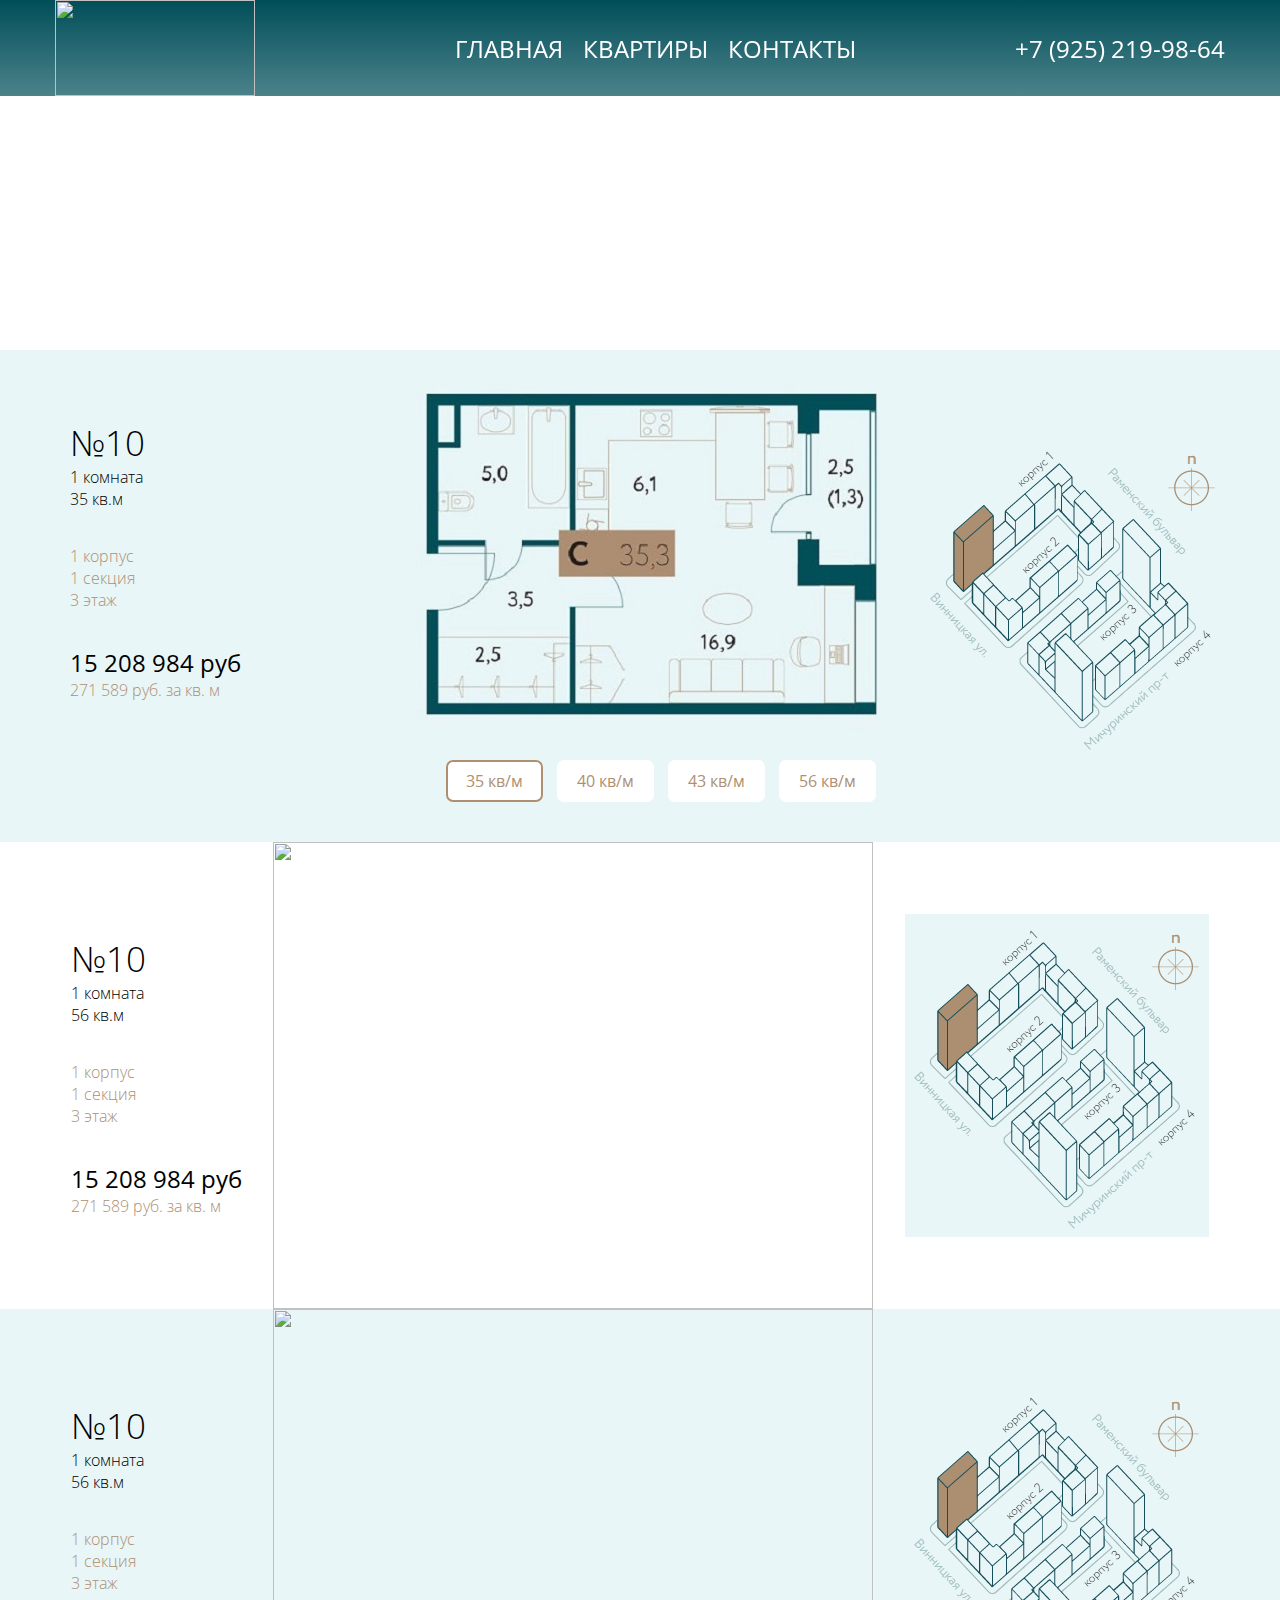
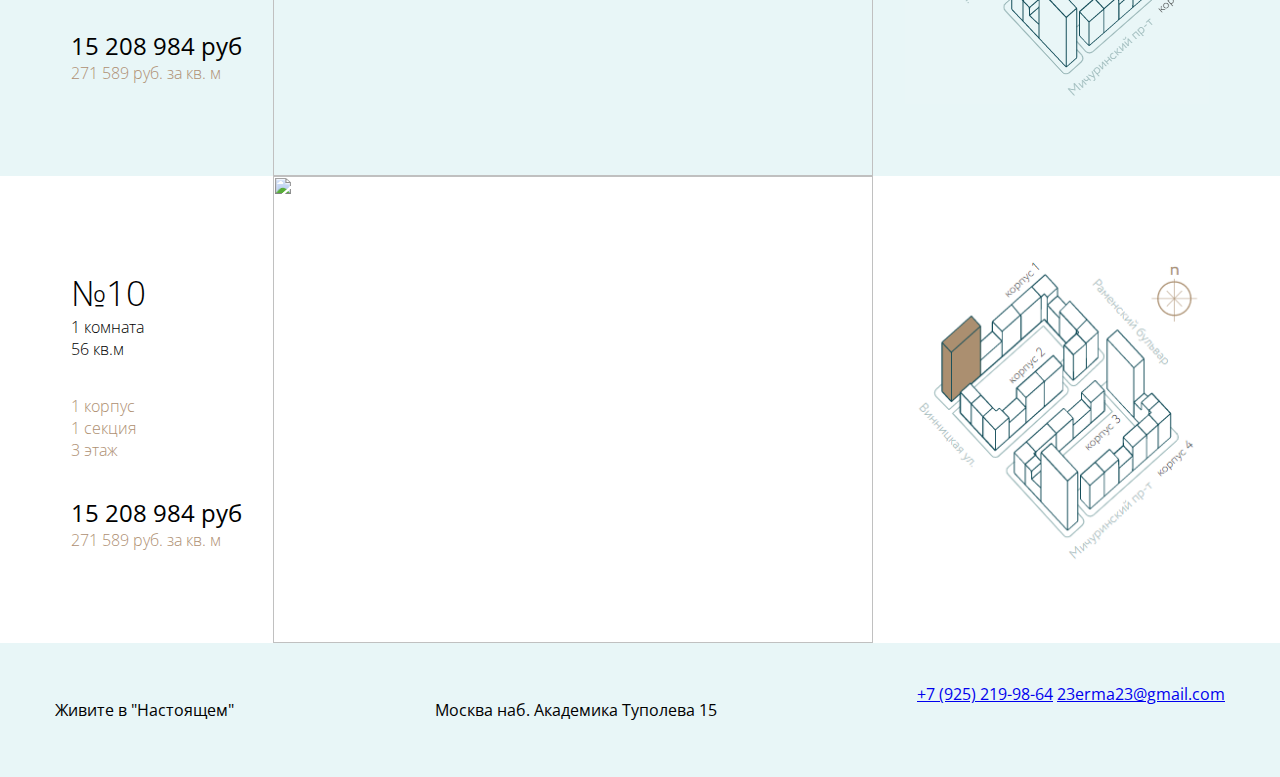
==== index.html @ a32ff883 "5" ====
<!DOCTYPE html>
<html lang="ru">
    <head>
        <meta charset="utf-8">
        <title>Flats</title>
        <link href="https://fonts.googleapis.com/css2?family=Open+Sans:wght@300;400;700&family=Quicksand:wght@300;400;700&display=swap" rel="stylesheet">
        <link rel="stylesheet" href="css/normalize.css">
        <link rel="stylesheet" href="css/style.css">
    </head>
    <body>
    <header class="header">
        <div class="nav-container">
            <div class="nav-wrapper">
                <a class="logo" href="index.html">
                    <img src="img/logo.png" width="200" height="96">
                </a>
                <nav class="header-nav">
                    <ul class="header-nav-item">
                        <li><a href="index.html">Главная</a></li>
                        <li><a href="flats.html">Квартиры</a></li>
                        <li><a href="contacts.html">Контакты</a></li>
                    </ul>
                </nav>
                <a class="telephone" href="tel:+79252199864" aria-label="Номер телефона +79252199864">+7 (925) 219-98-64</a>
            </div>
        </div>
    </header>
    <main>
        <div class="room-wrapper">
            <section class="room one-room">
                <div class="choice-scheme">
                    <input class="choice-1" id="choice-1" type="radio" name="choice" checked>
                    <input class="choice-2" id="choice-2" type="radio" name="choice">
                    <input class="choice-3" id="choice-3" type="radio" name="choice">
                    <input class="choice-4" id="choice-4" type="radio" name="choice">
                    <div class="option-wrap">
                        <div class="option-1">
                            <div class="room-title">
                                <h2 class="namber">№10</h2>
                                <p class="namber-article">1 комната<br/>35 кв.м</p>
                                <p class="room-article">1 корпус<br/>1 секция<br/>3 этаж</p>
                                <p class="price">15 208 984 руб</p>
                                <p class="price-meter">271 589 руб. за кв. м</p>
                            </div>
                            <img src="img/1k35.jpg" width="539" height="420" alt="#">
                        </div>
                        <div class="option-2">
                            <div class="room-title">
                                <h2 class="namber">№12</h2>
                                <p class="namber-article">1 комната<br/>40 кв.м</p>
                                <p class="room-article">2 корпус<br/>2 секция<br/>4 этаж</p>
                                <p class="price">19 208 984 руб</p>
                                <p class="price-meter">271 589 руб. за кв. м</p>
                            </div>
                            <img src="img/1k40.jpg" width="446" height="420" alt="#">
                        </div>
                        <div class="option-3">
                            <div class="room-title">
                                <h2 class="namber">№10</h2>
                                <p class="namber-article">1 комната<br/>35 кв.м</p>
                                <p class="room-article">1 корпус<br/>1 секция<br/>3 этаж</p>
                                <p class="price">15 208 984 руб</p>
                                <p class="price-meter">271 589 руб. за кв. м</p>
                            </div>
                            <img src="img/1k43.jpg" width="444" height="420" alt="#">
                        </div>
                        <div class="option-4">
                            <div class="room-title">
                                <h2 class="namber">№10</h2>
                                <p class="namber-article">1 комната<br/>35 кв.м</p>
                                <p class="room-article">1 корпус<br/>1 секция<br/>3 этаж</p>
                                <p class="price">15 208 984 руб</p>
                                <p class="price-meter">271 589 руб. за кв. м</p>
                            </div>
                            <img src="img/1k56.jpg" width="509" height="420" alt="#">
                        </div>
                    </div>
                    <div class="choice-button">
                        <label class="k35" for="choice-1">35 кв/м</label>
                        <label class="k40" for="choice-2">40 кв/м</label>
                        <label class="k43" for="choice-3">43 кв/м</label>
                        <label class="k56" for="choice-4">56 кв/м</label>
                    </div>
                </div>
                <img src="img/miniplan.png" width="304" height="323">
            </section>
        </div>
        <section class="room two-room">
            <div class="room-title">
                <h2 class="namber">№10</h2>
                <p class="namber-article">1 комната<br/>56 кв.м</p>
                <p class="room-article">1 корпус<br/>1 секция<br/>3 этаж</p>
                <p class="price">15 208 984 руб</p>
                <p class="price-meter">271 589 руб. за кв. м</p>
            </div>
            <img src="img/35m-2fl.jpg" width="600" height="467">
            <img src="img/miniplan.png" width="304" height="323">
        </section>
        <div class="room-wrapper">
            <section class="room three-room">
                <div class="room-title">
                    <h2 class="namber">№10</h2>
                    <p class="namber-article">1 комната<br/>56 кв.м</p>
                    <p class="room-article">1 корпус<br/>1 секция<br/>3 этаж</p>
                    <p class="price">15 208 984 руб</p>
                    <p class="price-meter">271 589 руб. за кв. м</p>
                </div>
                <img src="img/35m-2fl.jpg" width="600" height="467">
                <img src="img/miniplan.png" width="304" height="323">
            </section>
        </div>
        <section class="room four-room">
            <div class="room-title">
                <h2 class="namber">№10</h2>
                <p class="namber-article">1 комната<br/>56 кв.м</p>
                <p class="room-article">1 корпус<br/>1 секция<br/>3 этаж</p>
                <p class="price">15 208 984 руб</p>
                <p class="price-meter">271 589 руб. за кв. м</p>
            </div>
            <img src="img/35m-2flw.jpg" width="600" height="467">
            <img src="img/miniplanwhite.png" width="304" height="323">
        </section>
    </main>
    <footer class="footer">
        <div class="container">
            <div class="title">
                <p>Живите в "Настоящем"</p>
            </div>
            <div class="contacts">
                <p>Москва наб. Академика Туполева 15</p>
            </div>
            <div>
                <a href="tel:+79252199864"  aria-label="Номер телефона">+7 (925) 219-98-64</a>
                <a href="23erma23@gmail.com" aria-label="Обратная связь">23erma23@gmail.com</a>
            </div>
        </div>
    </footer>
    <section class="modal modal-map" id="modal-map">
        <iframe src="https://www.google.com/maps/embed?pb=!1m18!1m12!1m3!1d1454.6358865648829!2d30.321946834509824!3d59.938741228042254!2m3!1f0!2f0!3f0!3m2!1i1024!2i768!4f13.1!3m3!1m2!1s0x4696310fca145cc1%3A0x42b32648d8238007!2z0JHQvtC70YzRiNCw0Y8g0JrQvtC90Y7RiNC10L3QvdCw0Y8g0YPQuy4sIDE5LzgsINCh0LDQvdC60YIt0J_QtdGC0LXRgNCx0YPRgNCzLCAxOTExODY!5e0!3m2!1sru!2sru!4v1593952677724!5m2!1sru!2sru" width="943" height="449" allowfullscreen title="Офис компании по адресу ул. Большая Конюшенная 19/8, Санкт-Петербург"></iframe>
        <button class="modal-close" id="modal-close" type="button" aria-label="Закрыть"></button>
    </section>
    <section class="modal modal-form" id="modal-form">
        <form method="get" action="https://echo.htmlacademy.ru">
            <label for="name">Ваше имя:</label>
            <label for="email">Ваш e-mail</label>
            <input class="name" type="text" name="name" id="name" placeholder="Имя Фамилия">
            <input class="email" type="text" name="email" id="email" placeholder="email@example.com">
            <label for="area">Текст письма:</label>
            <textarea class="area-modal" name="area" id="area" placeholder="В свободной форме"></textarea>
        </form>
        <button class="modal-close" type="button" aria-label="Закрыть"></button>
        <div class="bottom-border">
            <a class="batton-send" href="#">Отправить</a>
        </div>
    </section>
    <script src="js/script.js"></script>
    </body>
</html>
---- css/style.css ----
/* Base */

:root {
	--white: #FFFFFF;
	--font-white: #FFFFFF;
	--font-black: #000000;
	--font-brown: #ae8f72;
	--background: #e8f6f7;
	--button: #004e59;
	--logo: #7aa9ab;
}

/* Global */

body {
	width: 100%;
	margin: 0;
	padding: 0;
	font-family: 'Open Sans', 'Quicksand', sans-serif;
}

/* Header */

.header {
	width: 100%;
	height: 350px;
	background: url(../img/7.jpg);
	background-repeat: no-repeat;
	background-size: cover;
}

.nav-container {
	width: 100%;
	position: fixed;
	background: linear-gradient(#004e59, rgba(0,78,89,0.7));
}

.nav-wrapper {
	max-width: 1170px;
	margin: 0 auto;
	padding: 0 15px;
	height: 96px;
	display: flex;
	justify-content: space-between;
	align-items: center;
}

.logo {
	width: 200px;
	height: 96px;
}

.header-nav {
}

.header-nav-item {
	display: flex;
	justify-content: space-around;
	text-align: center;
	list-style: none;
	margin: 0;
}

.header-nav-item a {
	text-decoration: none;
	text-transform: uppercase;
	font-size: 24px;
	color: var(--white);
	padding: 0 10px;
}

.header-nav-item a:hover {
	color: var(--logo);
}

.telephone {
	color: var(--white);
	font-size: 24px;
	text-decoration: none;
}

.telephone:hover {
	color: var(--logo);
}

/* Main */

.room-wrapper {
	width: 100%;
	background-color: var(--background);
}

.room {
	max-width: 1170px;
	margin: 0 auto;
	display: flex;
	flex-direction: row;
	justify-content: space-around;
	align-items: center;
	background-color: var(--background);
}

.choice-scheme input {
	display: none;
}

.choice-scheme {
	display: flex;
	justify-content: flex-end;
	flex-wrap: wrap;
	margin-bottom: 50px;
	flex-grow: 2;
	padding-left: 15px;
}

.option-wrap {
	width: 100%;
}

.option-1,
.option-2,
.option-3,
.option-4 {
	display: none;
}

.choice-1:checked ~ .option-wrap .option-1,
.choice-2:checked ~ .option-wrap .option-2,
.choice-3:checked ~ .option-wrap .option-3,
.choice-4:checked ~ .option-wrap .option-4 {
	display: block;
	display: flex;
	justify-content: space-between;
}

.choice-1:checked ~ .choice-button .k35,
.choice-2:checked ~ .choice-button .k40,
.choice-3:checked ~ .choice-button .k43,
.choice-4:checked ~ .choice-button .k56 {
	border: 2px solid var(--font-brown);
	padding: 8px 18px;
}

.choice-button label {
	padding: 10px 20px;
	margin: 0 5px;
	background-color: var(--white);
	border-radius: 7px;
	color: var(--font-brown);
	box-sizing: border-box;
	cursor: pointer;
}

.choice-button label:hover {
	background-color: var(--font-brown);
	color: var(--white);
}

.choice-button {
	margin-right: 40px;
}

.namber {
	font-weight: 300;
	font-size: 35px;
	margin: 0;
}

.namber-article {
	margin: 0;
}

.room-title {
	font-weight: 300;
	display: flex;
	flex-direction: column;
	justify-content: center;
}

.room-article,
.price-meter {
	color: var(--font-brown);
	margin: 0;
}

.price {
	font-weight: 400;
	font-size: 24px;
	margin: 0;
}

.room-article {
	padding: 35px 0;
}

.two-room,
.four-room {
	background-color: var(--white);
}

/* Footer */

.footer {
	width: 100%;
	background-color: var(--background);

}

.container {
	max-width: 1170px;
	padding: 40px 15px;
	margin: 0 auto;
	display: flex;
	justify-content: space-between;
}

/* Modal */

.modal-map {
	display: none;
}

.modal-form {
	display: none;
}
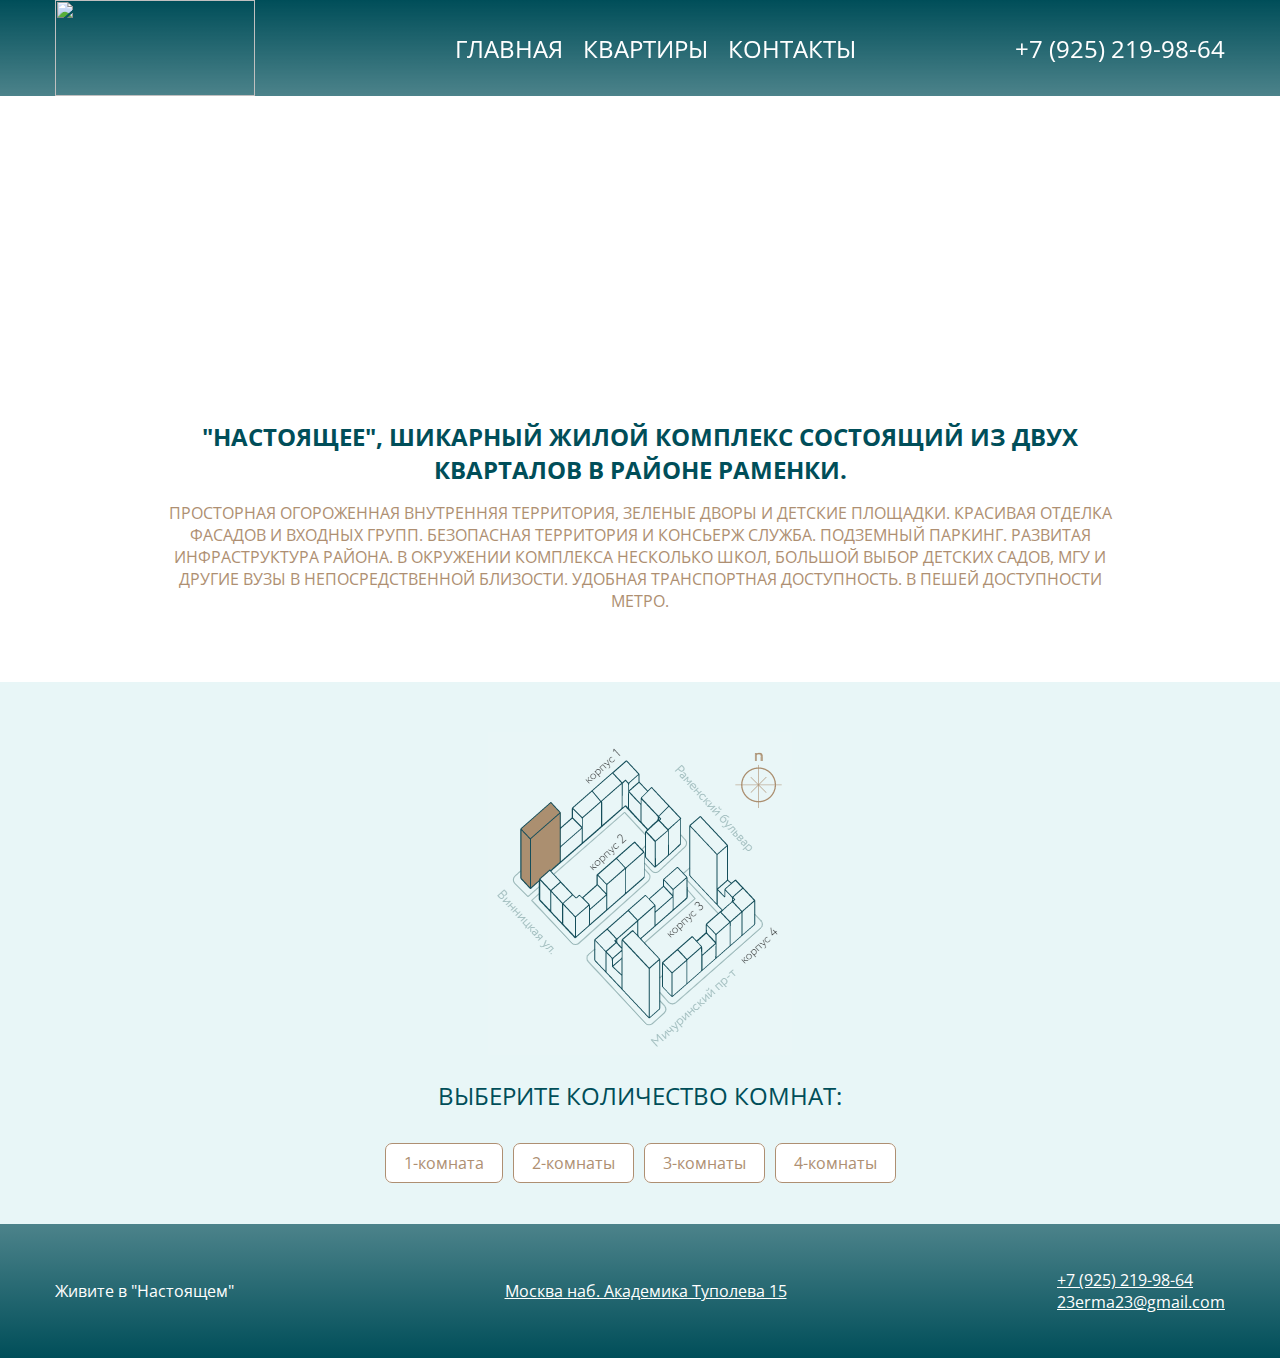
==== commit 74cfed51: "7" ====
--- a/index.html
+++ b/index.html
@@ -26,110 +26,37 @@
         </div>
     </header>
     <main>
+        <div class="title">
+            <h1>
+                "Настоящее", шикарный жилой комплекс состоящий из двух кварталов в районе Раменки.
+            </h1>
+            <p>
+                Просторная огороженная внутренняя территория, зеленые дворы и детские площадки. 
+                Красивая отделка фасадов и входных групп.
+                Безопасная территория и консьерж служба.
+                Подземный паркинг. Развитая инфраструктура района.
+                В окружении комплекса несколько школ, большой выбор детских садов, МГУ и другие вузы в непосредственной близости.
+                Удобная транспортная доступность. В пешей доступности метро.
+                </p>
+        </div>
         <div class="room-wrapper">
-            <section class="room one-room">
-                <div class="choice-scheme">
-                    <input class="choice-1" id="choice-1" type="radio" name="choice" checked>
-                    <input class="choice-2" id="choice-2" type="radio" name="choice">
-                    <input class="choice-3" id="choice-3" type="radio" name="choice">
-                    <input class="choice-4" id="choice-4" type="radio" name="choice">
-                    <div class="option-wrap">
-                        <div class="option-1">
-                            <div class="room-title">
-                                <h2 class="namber">№10</h2>
-                                <p class="namber-article">1 комната<br/>35 кв.м</p>
-                                <p class="room-article">1 корпус<br/>1 секция<br/>3 этаж</p>
-                                <p class="price">15 208 984 руб</p>
-                                <p class="price-meter">271 589 руб. за кв. м</p>
-                            </div>
-                            <img src="img/1k35.jpg" width="539" height="420" alt="#">
-                        </div>
-                        <div class="option-2">
-                            <div class="room-title">
-                                <h2 class="namber">№12</h2>
-                                <p class="namber-article">1 комната<br/>40 кв.м</p>
-                                <p class="room-article">2 корпус<br/>2 секция<br/>4 этаж</p>
-                                <p class="price">19 208 984 руб</p>
-                                <p class="price-meter">271 589 руб. за кв. м</p>
-                            </div>
-                            <img src="img/1k40.jpg" width="446" height="420" alt="#">
-                        </div>
-                        <div class="option-3">
-                            <div class="room-title">
-                                <h2 class="namber">№10</h2>
-                                <p class="namber-article">1 комната<br/>35 кв.м</p>
-                                <p class="room-article">1 корпус<br/>1 секция<br/>3 этаж</p>
-                                <p class="price">15 208 984 руб</p>
-                                <p class="price-meter">271 589 руб. за кв. м</p>
-                            </div>
-                            <img src="img/1k43.jpg" width="444" height="420" alt="#">
-                        </div>
-                        <div class="option-4">
-                            <div class="room-title">
-                                <h2 class="namber">№10</h2>
-                                <p class="namber-article">1 комната<br/>35 кв.м</p>
-                                <p class="room-article">1 корпус<br/>1 секция<br/>3 этаж</p>
-                                <p class="price">15 208 984 руб</p>
-                                <p class="price-meter">271 589 руб. за кв. м</p>
-                            </div>
-                            <img src="img/1k56.jpg" width="509" height="420" alt="#">
-                        </div>
-                    </div>
-                    <div class="choice-button">
-                        <label class="k35" for="choice-1">35 кв/м</label>
-                        <label class="k40" for="choice-2">40 кв/м</label>
-                        <label class="k43" for="choice-3">43 кв/м</label>
-                        <label class="k56" for="choice-4">56 кв/м</label>
-                    </div>
-                </div>
+            <section class="main-room">
                 <img src="img/miniplan.png" width="304" height="323">
+                <p>выберите количество комнат:</p>
+                <ul>
+                    <li><a href="one-room.html">1-комната</a></li>
+                    <li><a href="two-room.html">2-комнаты</a></li>
+                    <li><a href="three-room.html">3-комнаты</a></li>
+                    <li><a href="four-room.html">4-комнаты</a></li>
+                </ul>
             </section>
         </div>
-        <section class="room two-room">
-            <div class="room-title">
-                <h2 class="namber">№10</h2>
-                <p class="namber-article">1 комната<br/>56 кв.м</p>
-                <p class="room-article">1 корпус<br/>1 секция<br/>3 этаж</p>
-                <p class="price">15 208 984 руб</p>
-                <p class="price-meter">271 589 руб. за кв. м</p>
-            </div>
-            <img src="img/35m-2fl.jpg" width="600" height="467">
-            <img src="img/miniplan.png" width="304" height="323">
-        </section>
-        <div class="room-wrapper">
-            <section class="room three-room">
-                <div class="room-title">
-                    <h2 class="namber">№10</h2>
-                    <p class="namber-article">1 комната<br/>56 кв.м</p>
-                    <p class="room-article">1 корпус<br/>1 секция<br/>3 этаж</p>
-                    <p class="price">15 208 984 руб</p>
-                    <p class="price-meter">271 589 руб. за кв. м</p>
-                </div>
-                <img src="img/35m-2fl.jpg" width="600" height="467">
-                <img src="img/miniplan.png" width="304" height="323">
-            </section>
-        </div>
-        <section class="room four-room">
-            <div class="room-title">
-                <h2 class="namber">№10</h2>
-                <p class="namber-article">1 комната<br/>56 кв.м</p>
-                <p class="room-article">1 корпус<br/>1 секция<br/>3 этаж</p>
-                <p class="price">15 208 984 руб</p>
-                <p class="price-meter">271 589 руб. за кв. м</p>
-            </div>
-            <img src="img/35m-2flw.jpg" width="600" height="467">
-            <img src="img/miniplanwhite.png" width="304" height="323">
-        </section>
     </main>
     <footer class="footer">
         <div class="container">
-            <div class="title">
-                <p>Живите в "Настоящем"</p>
-            </div>
+            <p class="title-footer">Живите в "Настоящем"</p>
+            <a href="#" class="address">Москва наб. Академика Туполева 15</a>
             <div class="contacts">
-                <p>Москва наб. Академика Туполева 15</p>
-            </div>
-            <div>
                 <a href="tel:+79252199864"  aria-label="Номер телефона">+7 (925) 219-98-64</a>
                 <a href="23erma23@gmail.com" aria-label="Обратная связь">23erma23@gmail.com</a>
             </div>
--- a/css/style.css
+++ b/css/style.css
@@ -5,6 +5,7 @@
 	--font-white: #FFFFFF;
 	--font-black: #000000;
 	--font-brown: #ae8f72;
+	--batton-brown: #ccb39c;
 	--background: #e8f6f7;
 	--button: #004e59;
 	--logo: #7aa9ab;
@@ -85,6 +86,34 @@
 
 /* Main */
 
+.title {
+	max-width: 960px;
+	padding: 0 15px;
+	margin: 70px auto;
+}
+
+.title h1 {
+	font-size: 24px;
+	text-transform: uppercase;
+	text-align: center;
+	color: var(--button);
+}
+
+.title p {
+	font-size: 16px;
+	text-transform: uppercase;
+	text-align: center;
+	color: var(--font-brown);
+}
+
+.title-one-room {
+	font-size: 24px;
+	text-transform: uppercase;
+	text-align: center;
+	color: var(--button);
+	margin: 40px auto;
+}
+
 .room-wrapper {
 	width: 100%;
 	background-color: var(--background);
@@ -98,6 +127,63 @@
 	justify-content: space-around;
 	align-items: center;
 	background-color: var(--background);
+}
+
+.main-room {
+	max-width: 1170px;
+	margin: 0 auto;
+	display: flex;
+	flex-direction: column;
+	justify-content: space-around;
+	align-items: center;
+	background-color: var(--background);
+}
+
+.main-room p {
+	font-size: 24px;
+	text-transform: uppercase;
+	text-align: center;
+	color: var(--button);
+}
+
+.main-room ul {
+	display: flex;
+	flex-direction: row;
+	flex-wrap: wrap;
+	align-items: center;
+	padding: 0;
+	margin-bottom: 50px;
+}
+
+.main-room li {
+	list-style: none;
+}
+
+.main-room a {
+	padding: 8px 18px;
+	margin: 0 5px;
+	background-color: var(--white);
+	border: 1px solid var(--font-brown);
+	border-radius: 7px;
+	color: var(--font-brown);
+	box-sizing: border-box;
+	cursor: pointer;
+	text-decoration: none;
+}
+
+.main-room a:hover {
+	background-color: var(--batton-brown);
+	color: var(--white);
+	border: 1px solid var(--batton-brown);
+}
+
+.main-room .active {
+	background-color: var(--font-brown);
+	color: var(--white);
+}
+
+.main-room img {
+	margin: 50px 0 0;
 }
 
 .choice-scheme input {
@@ -117,6 +203,10 @@
 	width: 100%;
 }
 
+.scheme {
+	margin: 30px 0;
+}
+
 .option-1,
 .option-2,
 .option-3,
@@ -128,7 +218,6 @@
 .choice-2:checked ~ .option-wrap .option-2,
 .choice-3:checked ~ .option-wrap .option-3,
 .choice-4:checked ~ .option-wrap .option-4 {
-	display: block;
 	display: flex;
 	justify-content: space-between;
 }
@@ -137,14 +226,15 @@
 .choice-2:checked ~ .choice-button .k40,
 .choice-3:checked ~ .choice-button .k43,
 .choice-4:checked ~ .choice-button .k56 {
-	border: 2px solid var(--font-brown);
+	background-color: var(--font-brown);
+	color: var(--white);
+}
+
+.choice-button label {
 	padding: 8px 18px;
-}
-
-.choice-button label {
-	padding: 10px 20px;
 	margin: 0 5px;
 	background-color: var(--white);
+	border: 1px solid var(--font-brown);
 	border-radius: 7px;
 	color: var(--font-brown);
 	box-sizing: border-box;
@@ -152,8 +242,9 @@
 }
 
 .choice-button label:hover {
-	background-color: var(--font-brown);
-	color: var(--white);
+	background-color: var(--batton-brown);
+	color: var(--white);
+	border: 1px solid var(--batton-brown);
 }
 
 .choice-button {
@@ -193,16 +284,11 @@
 	padding: 35px 0;
 }
 
-.two-room,
-.four-room {
-	background-color: var(--white);
-}
-
 /* Footer */
 
 .footer {
 	width: 100%;
-	background-color: var(--background);
+	background: linear-gradient(rgba(0,78,89,0.7), #004e59);
 
 }
 
@@ -212,6 +298,19 @@
 	margin: 0 auto;
 	display: flex;
 	justify-content: space-between;
+	align-items: center;
+}
+
+.title-footer,
+.address,
+.contacts a {
+	color: var(--white);
+}
+
+.contacts {
+	display: flex;
+	flex-direction: column;
+
 }
 
 /* Modal */
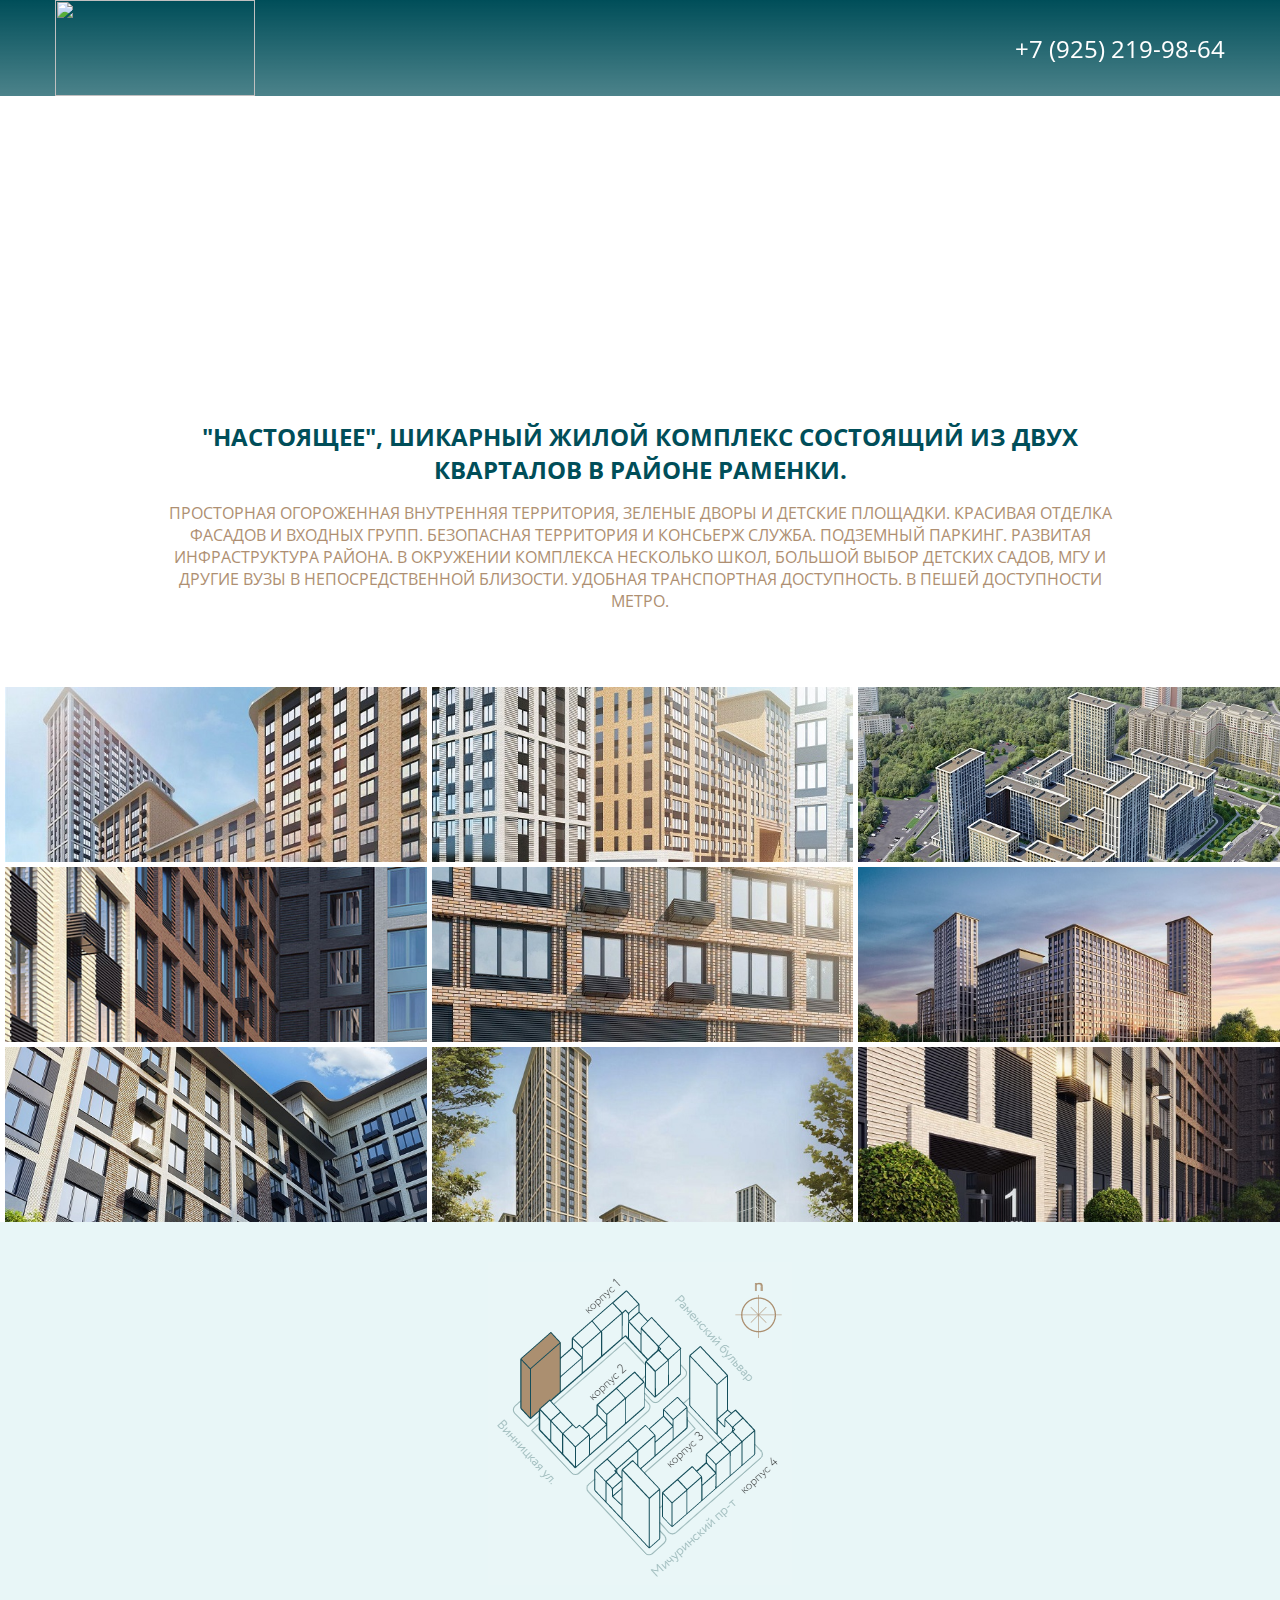
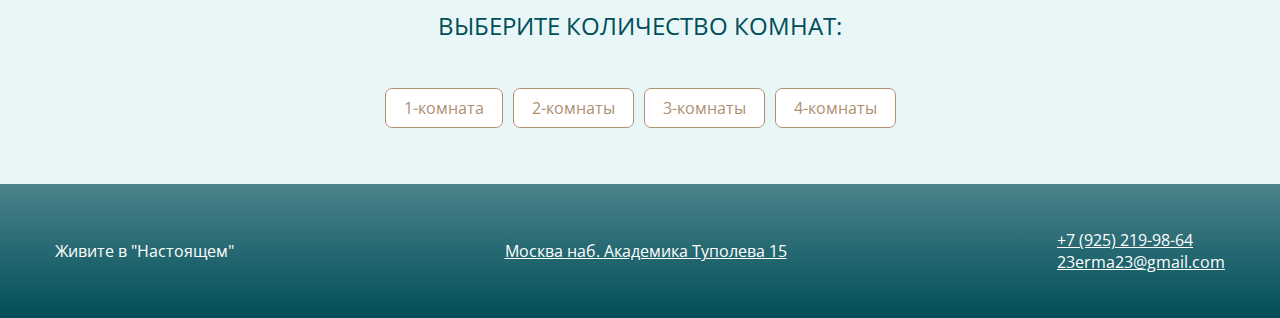
==== commit 4f5e4fcd: "10" ====
--- a/index.html
+++ b/index.html
@@ -6,6 +6,7 @@
         <link href="https://fonts.googleapis.com/css2?family=Open+Sans:wght@300;400;700&family=Quicksand:wght@300;400;700&display=swap" rel="stylesheet">
         <link rel="stylesheet" href="css/normalize.css">
         <link rel="stylesheet" href="css/style.css">
+        <meta name="viewport" content="width=device-width">
     </head>
     <body>
     <header class="header">
@@ -14,13 +15,13 @@
                 <a class="logo" href="index.html">
                     <img src="img/logo.png" width="200" height="96">
                 </a>
-                <nav class="header-nav">
+               <!--  <nav class="header-nav">
                     <ul class="header-nav-item">
                         <li><a href="index.html">Главная</a></li>
                         <li><a href="flats.html">Квартиры</a></li>
                         <li><a href="contacts.html">Контакты</a></li>
                     </ul>
-                </nav>
+                </nav> -->
                 <a class="telephone" href="tel:+79252199864" aria-label="Номер телефона +79252199864">+7 (925) 219-98-64</a>
             </div>
         </div>
@@ -38,6 +39,19 @@
                 В окружении комплекса несколько школ, большой выбор детских садов, МГУ и другие вузы в непосредственной близости.
                 Удобная транспортная доступность. В пешей доступности метро.
                 </p>
+        </div>
+        <div class="gallery-wrapper">
+            <div class="gallery">
+                <a class="gallery-item" href=""><img src="img/gallery/1.jpg" width="610" height="457"></a>
+                <a class="gallery-item" href=""><img src="img/gallery/2.jpg" width="610" height="457"></a>
+                <a class="gallery-item" href=""><img src="img/gallery/3.jpg" width="610" height="343"></a>
+                <a class="gallery-item" href=""><img src="img/gallery/4.jpg" width="515" height="680"></a>
+                <a class="gallery-item" href=""><img src="img/gallery/5.jpg" width="610" height="457"></a>
+                <a class="gallery-item" href=""><img src="img/gallery/6.jpg" width="610" height="329"></a>
+                <a class="gallery-item" href=""><img src="img/gallery/7.jpg" width="610" height="305"></a>
+                <a class="gallery-item" href=""><img src="img/gallery/8.jpg" width="610" height="394"></a>
+                <a class="gallery-item" href=""><img src="img/gallery/9.jpg" width="610" height="394"></a>
+            </div>
         </div>
         <div class="room-wrapper">
             <section class="main-room">
@@ -80,6 +94,6 @@
             <a class="batton-send" href="#">Отправить</a>
         </div>
     </section>
-    <script src="js/script.js"></script>
+    <script src="js/scriptgallery.js"></script>
     </body>
 </html>
--- a/css/style.css
+++ b/css/style.css
@@ -40,7 +40,7 @@
 	max-width: 1170px;
 	margin: 0 auto;
 	padding: 0 15px;
-	height: 96px;
+	height: auto;
 	display: flex;
 	justify-content: space-between;
 	align-items: center;
@@ -57,6 +57,7 @@
 .header-nav-item {
 	display: flex;
 	justify-content: space-around;
+	flex-wrap: wrap;
 	text-align: center;
 	list-style: none;
 	margin: 0;
@@ -106,12 +107,33 @@
 	color: var(--font-brown);
 }
 
+.gallery-wrapper {
+
+}
+
+.gallery {
+	width: 100%;
+	height: auto;
+	display: grid;
+	grid-template-rows: repeat(3, 180px);
+    grid-template-columns: repeat(3, 33.33%);
+    overflow: hidden;
+}
+
+.gallery-item img {
+	width: 100%;
+	min-width: 360px;
+	height: auto;
+	border: 5px solid var(--white);
+}
+
 .title-one-room {
 	font-size: 24px;
 	text-transform: uppercase;
 	text-align: center;
 	color: var(--button);
 	margin: 40px auto;
+	padding: 0 15px;
 }
 
 .room-wrapper {
@@ -124,7 +146,7 @@
 	margin: 0 auto;
 	display: flex;
 	flex-direction: row;
-	justify-content: space-around;
+	justify-content: center;
 	align-items: center;
 	background-color: var(--background);
 }
@@ -132,6 +154,7 @@
 .main-room {
 	max-width: 1170px;
 	margin: 0 auto;
+	padding-top: 40px;
 	display: flex;
 	flex-direction: column;
 	justify-content: space-around;
@@ -148,6 +171,7 @@
 
 .main-room ul {
 	display: flex;
+	justify-content: center;
 	flex-direction: row;
 	flex-wrap: wrap;
 	align-items: center;
@@ -157,11 +181,11 @@
 
 .main-room li {
 	list-style: none;
+	margin: 15px 5px;
 }
 
 .main-room a {
 	padding: 8px 18px;
-	margin: 0 5px;
 	background-color: var(--white);
 	border: 1px solid var(--font-brown);
 	border-radius: 7px;
@@ -182,10 +206,6 @@
 	color: var(--white);
 }
 
-.main-room img {
-	margin: 50px 0 0;
-}
-
 .choice-scheme input {
 	display: none;
 }
@@ -205,6 +225,9 @@
 
 .scheme {
 	margin: 30px 0;
+	width: 100%;
+	max-width: 600px;
+	height: 100%;
 }
 
 .option-1,
@@ -219,7 +242,8 @@
 .choice-3:checked ~ .option-wrap .option-3,
 .choice-4:checked ~ .option-wrap .option-4 {
 	display: flex;
-	justify-content: space-between;
+	justify-content: space-around;
+	flex-wrap: wrap;
 }
 
 .choice-1:checked ~ .choice-button .k35,
@@ -230,9 +254,13 @@
 	color: var(--white);
 }
 
+.room img {
+
+}
+
 .choice-button label {
 	padding: 8px 18px;
-	margin: 0 5px;
+	margin: 5px 5px;
 	background-color: var(--white);
 	border: 1px solid var(--font-brown);
 	border-radius: 7px;
@@ -248,7 +276,10 @@
 }
 
 .choice-button {
-	margin-right: 40px;
+	display: flex;
+	flex-wrap: wrap;
+	justify-content: center;
+	margin:0 40px 0 0;
 }
 
 .namber {
@@ -263,6 +294,7 @@
 
 .room-title {
 	font-weight: 300;
+	flex-basis: 170px;
 	display: flex;
 	flex-direction: column;
 	justify-content: center;
@@ -282,6 +314,30 @@
 
 .room-article {
 	padding: 35px 0;
+}
+
+@media (max-width: 767px) {
+	.room {
+		flex-wrap: wrap;
+	}
+	.header {
+	height: 150px;
+	}
+	.logo img {
+	width: 100px;
+	height: 48px;
+	}
+	.logo {
+	width: 100px;
+	height: 48px;
+	}
+	.header-nav-item a {
+	font-size: 16px;
+	padding: 0 10px;
+	}
+	.telephone {
+	font-size: 16px;
+	}
 }
 
 /* Footer */
@@ -297,6 +353,7 @@
 	padding: 40px 15px;
 	margin: 0 auto;
 	display: flex;
+	flex-wrap: wrap;
 	justify-content: space-between;
 	align-items: center;
 }
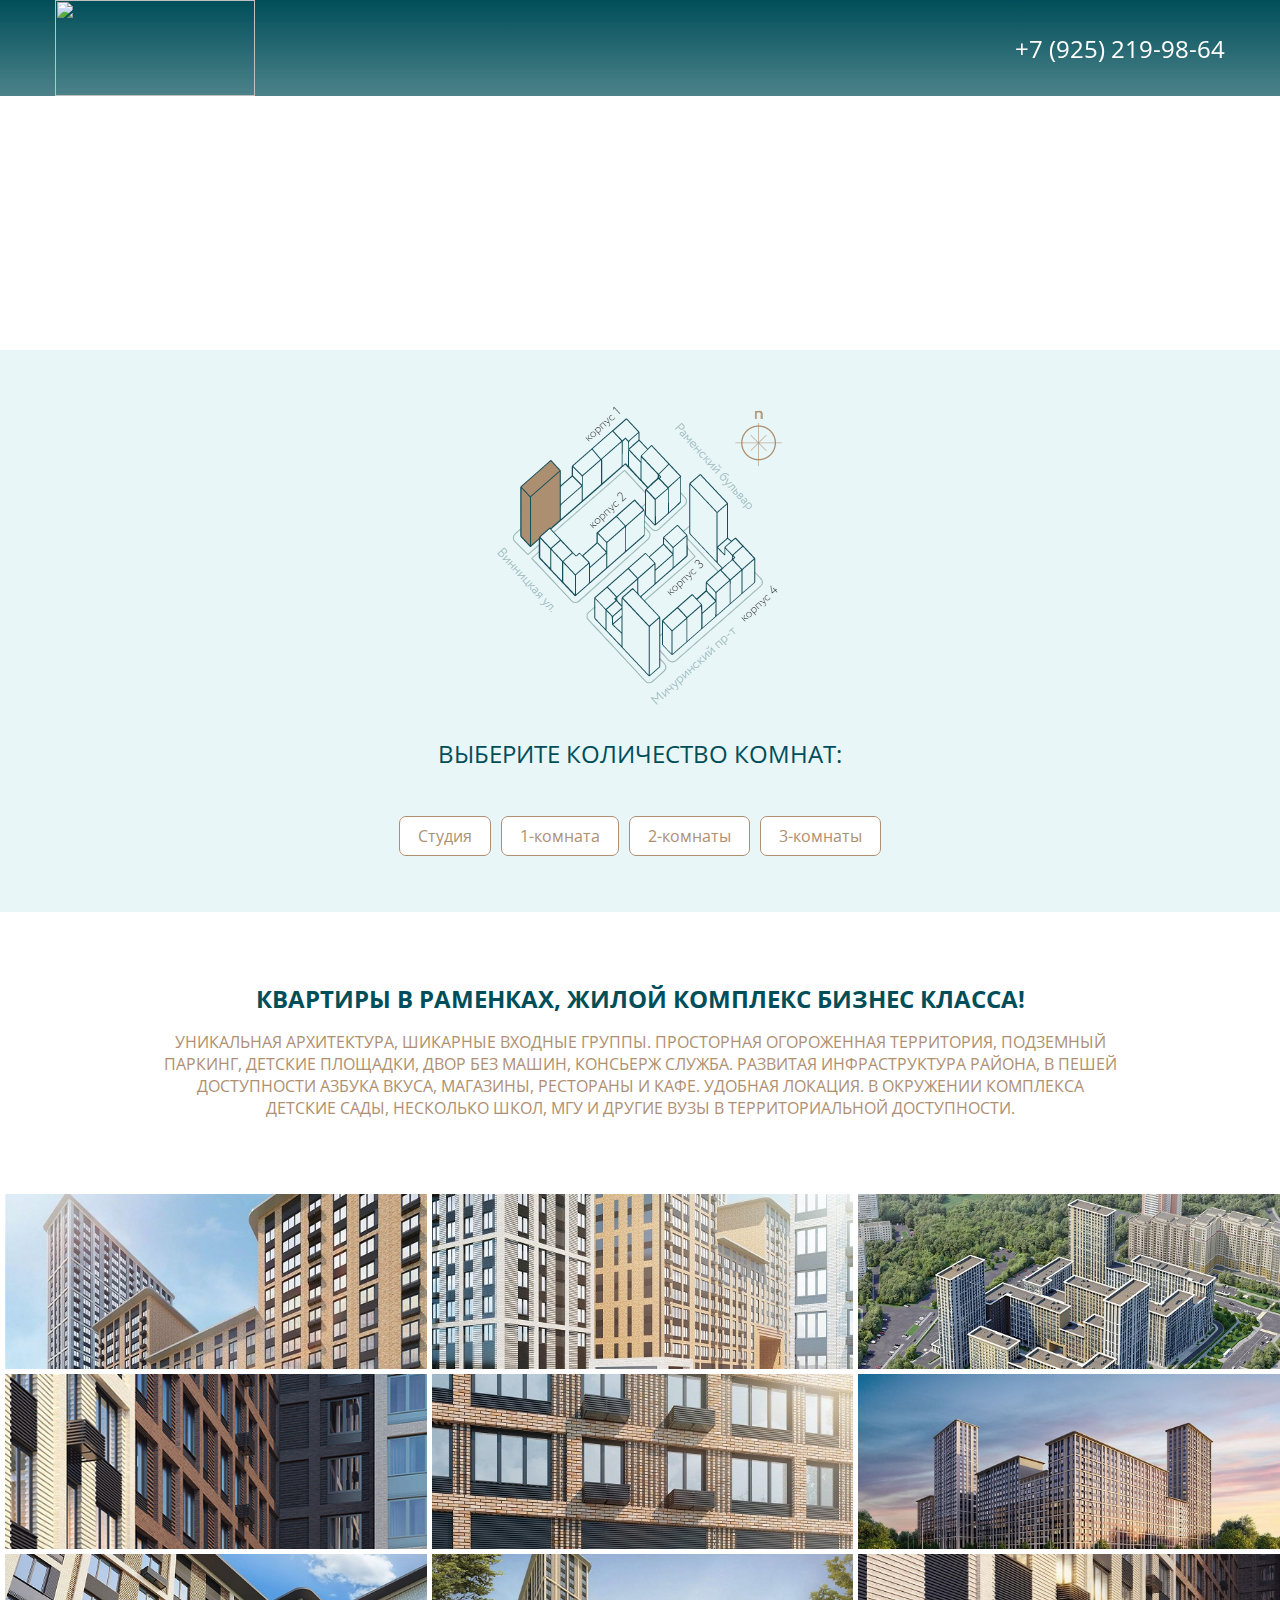
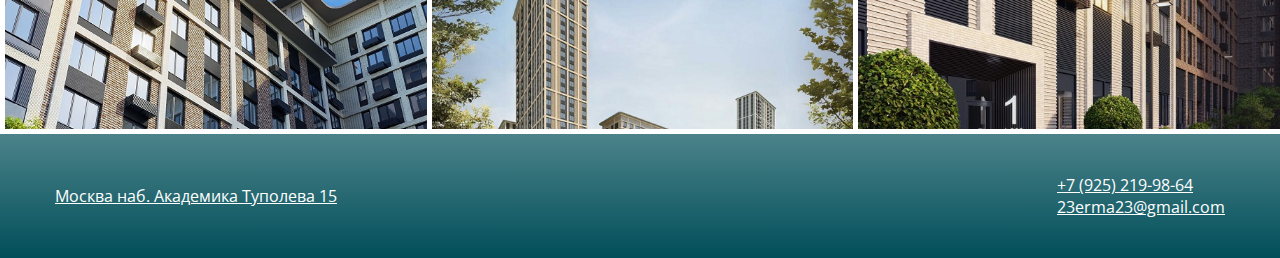
==== commit 9a09b643: "17" ====
--- a/index.html
+++ b/index.html
@@ -2,10 +2,11 @@
 <html lang="ru">
     <head>
         <meta charset="utf-8">
-        <title>Flats</title>
+        <title>Настоящее</title>
+        <link rel="shortcut icon" href="img/icon.png" type="image/png">
         <link href="https://fonts.googleapis.com/css2?family=Open+Sans:wght@300;400;700&family=Quicksand:wght@300;400;700&display=swap" rel="stylesheet">
-        <link rel="stylesheet" href="css/normalize.css">
         <link rel="stylesheet" href="css/style.css">
+        <link rel="stylesheet" href="css/jquery.fancybox.min.css">
         <meta name="viewport" content="width=device-width">
     </head>
     <body>
@@ -15,85 +16,81 @@
                 <a class="logo" href="index.html">
                     <img src="img/logo.png" width="200" height="96">
                 </a>
-               <!--  <nav class="header-nav">
-                    <ul class="header-nav-item">
-                        <li><a href="index.html">Главная</a></li>
-                        <li><a href="flats.html">Квартиры</a></li>
-                        <li><a href="contacts.html">Контакты</a></li>
-                    </ul>
-                </nav> -->
                 <a class="telephone" href="tel:+79252199864" aria-label="Номер телефона +79252199864">+7 (925) 219-98-64</a>
             </div>
         </div>
     </header>
     <main>
-        <div class="title">
-            <h1>
-                "Настоящее", шикарный жилой комплекс состоящий из двух кварталов в районе Раменки.
-            </h1>
-            <p>
-                Просторная огороженная внутренняя территория, зеленые дворы и детские площадки. 
-                Красивая отделка фасадов и входных групп.
-                Безопасная территория и консьерж служба.
-                Подземный паркинг. Развитая инфраструктура района.
-                В окружении комплекса несколько школ, большой выбор детских садов, МГУ и другие вузы в непосредственной близости.
-                Удобная транспортная доступность. В пешей доступности метро.
-                </p>
-        </div>
-        <div class="gallery-wrapper">
-            <div class="gallery">
-                <a class="gallery-item" href=""><img src="img/gallery/1.jpg" width="610" height="457"></a>
-                <a class="gallery-item" href=""><img src="img/gallery/2.jpg" width="610" height="457"></a>
-                <a class="gallery-item" href=""><img src="img/gallery/3.jpg" width="610" height="343"></a>
-                <a class="gallery-item" href=""><img src="img/gallery/4.jpg" width="515" height="680"></a>
-                <a class="gallery-item" href=""><img src="img/gallery/5.jpg" width="610" height="457"></a>
-                <a class="gallery-item" href=""><img src="img/gallery/6.jpg" width="610" height="329"></a>
-                <a class="gallery-item" href=""><img src="img/gallery/7.jpg" width="610" height="305"></a>
-                <a class="gallery-item" href=""><img src="img/gallery/8.jpg" width="610" height="394"></a>
-                <a class="gallery-item" href=""><img src="img/gallery/9.jpg" width="610" height="394"></a>
-            </div>
-        </div>
         <div class="room-wrapper">
             <section class="main-room">
                 <img src="img/miniplan.png" width="304" height="323">
                 <p>выберите количество комнат:</p>
                 <ul>
+                    <li><a href="apart-room.html">Студия</a></li>
                     <li><a href="one-room.html">1-комната</a></li>
                     <li><a href="two-room.html">2-комнаты</a></li>
                     <li><a href="three-room.html">3-комнаты</a></li>
-                    <li><a href="four-room.html">4-комнаты</a></li>
+                    <!-- <li><a href="four-room.html">4-комнаты</a></li> -->
                 </ul>
             </section>
+        </div>
+        <div class="title">
+            <h1>
+                Квартиры в Раменках, жилой комплекс бизнес класса!
+            </h1>
+            <p>
+                Уникальная архитектура, шикарные входные группы.
+                Просторная огороженная территория, подземный паркинг, детские площадки, двор без
+                машин, консьерж служба.
+                Развитая инфраструктура района, в пешей доступности Азбука вкуса, магазины,
+                рестораны и кафе.
+                Удобная локация. В окружении комплекса детские сады, несколько школ, МГУ и другие
+                ВУЗы в территориальной доступности.
+            </p>
+        </div>
+        <div class="gallery-wrapper">
+            <div class="gallery">
+                <a class="gallery-item" data-fancybox="gallery" href="img/gallery/max/1.jpg">
+                    <img src="img/gallery/1.jpg" width="610" height="457">
+                </a>
+                <a class="gallery-item" data-fancybox="gallery" href="img/gallery/max/2.jpg">
+                    <img src="img/gallery/2.jpg" width="610" height="457">
+                </a>
+                <a class="gallery-item" data-fancybox="gallery" href="img/gallery/max/3.jpg">
+                    <img src="img/gallery/3.jpg" width="610" height="343">
+                </a>
+                <a class="gallery-item" data-fancybox="gallery" href="img/gallery/max/4.jpg">
+                    <img src="img/gallery/4.jpg" width="515" height="680">
+                </a>
+                <a class="gallery-item" data-fancybox="gallery" href="img/gallery/max/5.jpg">
+                    <img src="img/gallery/5.jpg" width="610" height="457">
+                </a>
+                <a class="gallery-item" data-fancybox="gallery" href="img/gallery/max/6.jpg">
+                    <img src="img/gallery/6.jpg" width="610" height="329">
+                </a>
+                <a class="gallery-item" data-fancybox="gallery" href="img/gallery/max/7.jpg">
+                    <img src="img/gallery/7.jpg" width="610" height="305">
+                </a>
+                <a class="gallery-item" data-fancybox="gallery" href="img/gallery/max/8.jpg">
+                    <img src="img/gallery/8.jpg" width="610" height="394">
+                </a>
+                <a class="gallery-item" data-fancybox="gallery" href="img/gallery/max/9.jpg">
+                    <img src="img/gallery/9.jpg" width="610" height="394">
+                </a>
+            </div>
         </div>
     </main>
     <footer class="footer">
         <div class="container">
-            <p class="title-footer">Живите в "Настоящем"</p>
-            <a href="#" class="address">Москва наб. Академика Туполева 15</a>
+            <!-- <p class="title-footer">Живите в "Настоящем"</p> -->
+            <a href="#" id="btn-map" class="address">Москва наб. Академика Туполева 15</a>
             <div class="contacts">
                 <a href="tel:+79252199864"  aria-label="Номер телефона">+7 (925) 219-98-64</a>
-                <a href="23erma23@gmail.com" aria-label="Обратная связь">23erma23@gmail.com</a>
+                <a href="mailto:23erma23@gmail.com" aria-label="Обратная связь">23erma23@gmail.com</a>
             </div>
         </div>
     </footer>
-    <section class="modal modal-map" id="modal-map">
-        <iframe src="https://www.google.com/maps/embed?pb=!1m18!1m12!1m3!1d1454.6358865648829!2d30.321946834509824!3d59.938741228042254!2m3!1f0!2f0!3f0!3m2!1i1024!2i768!4f13.1!3m3!1m2!1s0x4696310fca145cc1%3A0x42b32648d8238007!2z0JHQvtC70YzRiNCw0Y8g0JrQvtC90Y7RiNC10L3QvdCw0Y8g0YPQuy4sIDE5LzgsINCh0LDQvdC60YIt0J_QtdGC0LXRgNCx0YPRgNCzLCAxOTExODY!5e0!3m2!1sru!2sru!4v1593952677724!5m2!1sru!2sru" width="943" height="449" allowfullscreen title="Офис компании по адресу ул. Большая Конюшенная 19/8, Санкт-Петербург"></iframe>
-        <button class="modal-close" id="modal-close" type="button" aria-label="Закрыть"></button>
-    </section>
-    <section class="modal modal-form" id="modal-form">
-        <form method="get" action="https://echo.htmlacademy.ru">
-            <label for="name">Ваше имя:</label>
-            <label for="email">Ваш e-mail</label>
-            <input class="name" type="text" name="name" id="name" placeholder="Имя Фамилия">
-            <input class="email" type="text" name="email" id="email" placeholder="email@example.com">
-            <label for="area">Текст письма:</label>
-            <textarea class="area-modal" name="area" id="area" placeholder="В свободной форме"></textarea>
-        </form>
-        <button class="modal-close" type="button" aria-label="Закрыть"></button>
-        <div class="bottom-border">
-            <a class="batton-send" href="#">Отправить</a>
-        </div>
-    </section>
-    <script src="js/scriptgallery.js"></script>
+    <script src="js/jquery-3.5.1.min.js"></script>
+    <script src="js/jquery.fancybox.min.js"></script>
     </body>
 </html>
--- a/css/style.css
+++ b/css/style.css
@@ -118,9 +118,11 @@
 	grid-template-rows: repeat(3, 180px);
     grid-template-columns: repeat(3, 33.33%);
     overflow: hidden;
+    margin-bottom: 5px;
 }
 
 .gallery-item img {
+	display: block;
 	width: 100%;
 	min-width: 360px;
 	height: auto;
@@ -212,11 +214,10 @@
 
 .choice-scheme {
 	display: flex;
-	justify-content: flex-end;
+	justify-content: space-around;
 	flex-wrap: wrap;
 	margin-bottom: 50px;
 	flex-grow: 2;
-	padding-left: 15px;
 }
 
 .option-wrap {
@@ -225,9 +226,10 @@
 
 .scheme {
 	margin: 30px 0;
-	width: 100%;
 	max-width: 600px;
-	height: 100%;
+	height: auto;
+	max-height: 420px;
+	object-fit: contain;
 }
 
 .option-1,
@@ -244,6 +246,7 @@
 	display: flex;
 	justify-content: space-around;
 	flex-wrap: wrap;
+	align-items: center;
 }
 
 .choice-1:checked ~ .choice-button .k35,
@@ -252,10 +255,6 @@
 .choice-4:checked ~ .choice-button .k56 {
 	background-color: var(--font-brown);
 	color: var(--white);
-}
-
-.room img {
-
 }
 
 .choice-button label {
@@ -279,7 +278,6 @@
 	display: flex;
 	flex-wrap: wrap;
 	justify-content: center;
-	margin:0 40px 0 0;
 }
 
 .namber {
@@ -321,22 +319,25 @@
 		flex-wrap: wrap;
 	}
 	.header {
-	height: 150px;
+		height: 150px;
 	}
 	.logo img {
-	width: 100px;
-	height: 48px;
+		width: 100px;
+		height: 48px;
 	}
 	.logo {
-	width: 100px;
-	height: 48px;
+		width: 100px;
+		height: 48px;
+	}
+	.scheme {
+		width: 100%;
 	}
 	.header-nav-item a {
-	font-size: 16px;
-	padding: 0 10px;
+		font-size: 16px;
+		padding: 0 10px;
 	}
 	.telephone {
-	font-size: 16px;
+		font-size: 16px;
 	}
 }
 
@@ -367,15 +368,4 @@
 .contacts {
 	display: flex;
 	flex-direction: column;
-
-}
-
-/* Modal */
-
-.modal-map {
-	display: none;
-}
-
-.modal-form {
-	display: none;
 }